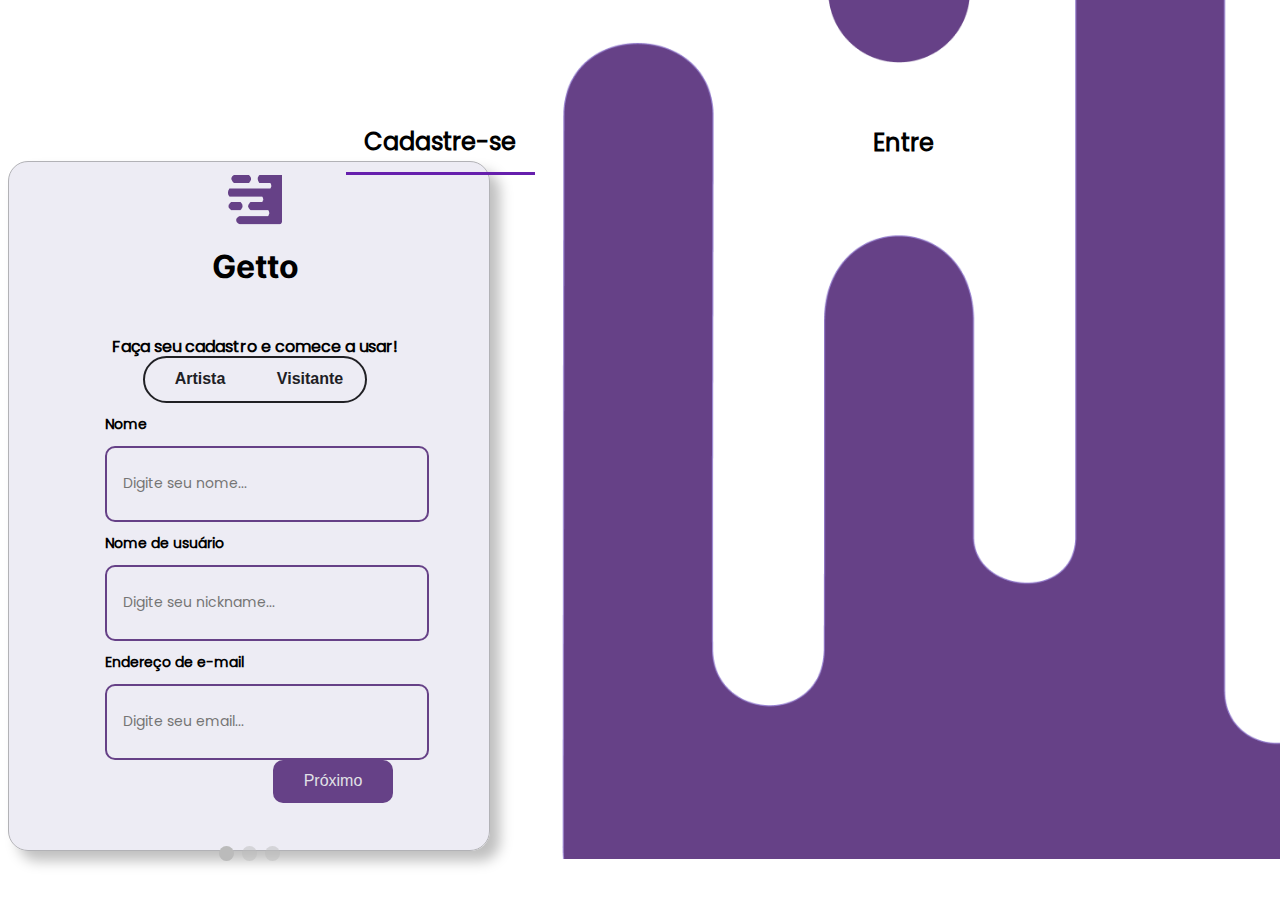
==== Registro/registroArtista.html @ 55815fa9 "first commit" ====
<!DOCTYPE html>
<html lang="pt-br">

<head>
    <meta charset="UTF-8">
    <meta http-equiv="X-UA-Compatible" content="IE=edge">
    <meta name="viewport" content="width=device-width, initial-scale=1.0">
    <link rel="icon" href="assets/img/logomarca.png" type="image/png">
    <title>Cadastre-se!</title>
    <link href="https://cdn.jsdelivr.net/npm/bootstrap@5.3.0-alpha1/dist/css/bootstrap.min.css" rel="stylesheet"
        integrity="sha384-GLhlTQ8iRABdZLl6O3oVMWSktQOp6b7In1Zl3/Jr59b6EGGoI1aFkw7cmDA6j6gD" crossorigin="anonymous">
    <link rel="stylesheet" href="assets/css/registroArtista.css">
</head>

<body>
    <div class="container">
        <div class="row">
            <!-- BOOTSTRAP CLASS = A DIV QUE POSSUI ESSA CLASSE TEM UMA PRÉ DEFINICAO
                DO BOOTSTRAP DE QUANTAS COLUNAS O  DEVE OCUPAR -->
            <div class="col-sm-9 col-md-7 col-lg-5 bootstrap-class">
                <div class="registro-login">
                    <a href="../Registro/registroVisitante.html">
                        <h1 class="cadastro">Cadastre-se</h1>
                    </a>
                    <a href="../Login/login.html">
                        <h1 class="entrar">Entre</h1>
                    </a>
                </div>

                <div class="card border-0 shadow rounded-3 my-5 form-container">
                    <div class="card-body p-4 p-sm-5 form-box">
                        <form id="formArtista" action="">
                            <!-- One "tab" for each step in the form: -->
                            <div class="tab">
                                <div class="header-form">
                                    <div class="logo-marca-container">
                                        <img class="img-fluid logo-marca" src="assets/img/logomarca.png" alt="">
                                    </div>
                                    <h1>Getto</h1>
                                    <h5 class="text-center mb-5 fw-light fs-5 header-legenda">Faça seu cadastro e comece
                                        a
                                        usar!
                                    </h5>
                                    <div class="selecao-tipo-conta">
                                        <div class="artista-convidado-btns">
                                            <div class="div-artista-btn">
                                                <a href="#"><button
                                                        class="btn btn-primary btn-artista text-uppercase fw-bold btn-entrar"
                                                        id="btn-artista" type="button">Artista</button>
                                            </div></a>
                                            <div class="div-visitante-btn">
                                                <a href="registroVisitante.html"><button
                                                        class="btn btn-primary btn-visitante text-uppercase fw-bold btn-entrar"
                                                        id="btn-visitante" type="button">Visitante</button></a>
                                            </div>
                                        </div>
                                    </div>
                                </div>
                                <div class="form-floating mb-3" style="display: flex;
                  flex-direction: column;">
                                    <span class="span-input">Nome</span>
                                    <input type="text" class="input-nome" name="nomeVisitante" id="floatingInput"
                                        placeholder="Digite seu nome...">
                                </div>
                                <div class="form-floating mb-3" style="display: flex;
                  flex-direction: column;">
                                    <span class="span-input">Nome de usuário</span>
                                    <input type="text" class="input-nickname" name="nomeUsuarioVisitante"
                                        id="floatingPassword" placeholder="Digite seu nickname...">
                                </div>
                                <div class="form-floating mb-3 " style="display: flex;
                  flex-direction: column;">
                                    <span class="span-input">Endereço de e-mail</span>
                                    <input type="email" class="input-email" name="emailVisitante" id="email"
                                        placeholder="Digite seu email...">
                                </div>
                            </div>
                            <div class="tab">
                                <div class="form-floating mb-3" style="display: flex;
                  flex-direction: column;">
                                    <span class="span-input">Estado</span>
                                    <select id="estado" name="estadoVisitante" class="select-estado">
                                        <option value="AC">Selecionar</option>
                                        <option value="AC">Acre</option>
                                        <option value="AL">Alagoas</option>
                                        <option value="AP">Amapá</option>
                                        <option value="AM">Amazonas</option>
                                        <option value="BA">Bahia</option>
                                        <option value="CE">Ceará</option>
                                        <option value="DF">Distrito Federal</option>
                                        <option value="ES">Espírito Santo</option>
                                        <option value="GO">Goiás</option>
                                        <option value="MA">Maranhão</option>
                                        <option value="MT">Mato Grosso</option>
                                        <option value="MS">Mato Grosso do Sul</option>
                                        <option value="MG">Minas Gerais</option>
                                        <option value="PA">Pará</option>
                                        <option value="PB">Paraíba</option>
                                        <option value="PR">Paraná</option>
                                        <option value="PE">Pernambuco</option>
                                        <option value="PI">Piauí</option>
                                        <option value="RJ">Rio de Janeiro</option>
                                        <option value="RN">Rio Grande do Norte</option>
                                        <option value="RS">Rio Grande do Sul</option>
                                        <option value="RO">Rondônia</option>
                                        <option value="RR">Roraima</option>
                                        <option value="SC">Santa Catarina</option>
                                        <option value="SP">São Paulo</option>
                                        <option value="SE">Sergipe</option>
                                        <option value="TO">Tocantins</option>
                                        <option value="EX">Estrangeiro</option>
                                    </select>
                                </div>
                                <div class="form-floating mb-3 ">
                                    <span class="span-input">Cidade</span>
                                    <input type="text" class="input-cidade" name="cidadeVisitante" id="email"
                                        placeholder="Digite sua cidade...">
                                </div>

                                <div class="form-floating mb-3" style="display: flex;
                  flex-direction: column;">
                                    <span class="span-input">Gênero</span>
                                    <select id="genero" name="generoVisitante" class="select-estado">
                                        <option value="AC">Selecionar</option>
                                        <option value="AC">Masculino</option>
                                        <option value="AL">Feminino</option>
                                        <option value="AP">Prefiro não informar</option>

                                    </select>
                                </div>

                            </div>
                            <div class="tab">
                                <div class="form-floating mb-3 " style="display: flex;
                                        flex-direction: column;">
                                    <span class="span-input">Envie uma foto sua!</span>
                                    <input class="input-img" type="file" id="input-file">
                                    <br>
                                    <img id="preview-image" alt="Preview da imagem" style="display:none;">
                                </div>

                                <div class="form-floating mb-3 " style="display: flex;
                                    flex-direction: column;">
                                    <span class="span-input">Anexe um link para seu portfólio! </span>
                                    <input class="input-portfolio" type="text" id="input-portfolio">



                                </div>
                                <div class="informacao">
                                    <p>Por que precisamos dessas informações? <a><b onclick="openModal()">Clique aqui
                                                para saber.</b></a></p>
                                </div>
                            </div>

                            <div class="tab">
                                <div>
                                    <div class="form-floating mb-3 " style="display: flex;
                            flex-direction: column;">
                                        <span class="span-input">Sua senha</span>
                                        <input type="password" class="input-senha" name="senhaVisitante" id="password"
                                            placeholder="Digite sua senha...">
                                    </div>

                                    <div class="form-floating mb-3 " style="display: flex;
                            flex-direction: column;">
                                        <span class="span-input">Confirme a senha</span>
                                        <input type="password" class="input-confirmarSenha"
                                            name="confirmarSenhaVisitante" id="confirmPassword"
                                            placeholder="Digite sua senha...">
                                    </div>
                                </div>
                            </div>

                            <div style="overflow:auto;">
                                <div style="float:right;">
                                    <button type="button" id="prevBtn" onclick="nextPrev(-1)">Anterior</button>
                                    <button type="button" id="nextBtn" onclick="nextPrev(1)">Próximo</button>
                                </div>
                            </div>

                            <!-- Circles which indicates the steps of the form: -->
                            <div style="text-align:center;margin-top:40px;">
                                <span class="step"></span>
                                <span class="step"></span>
                                <span class="step"></span>

                            </div>

                        </form>
                    </div>
                </div>
            </div>
        </div>
    </div>

    <div class="modal-overlay" id="overlay">
        <div class="modal" id="modal">
            <div class="modal-header">
                <p>Por que preciso enviar minha foto?</p>
            </div>
            <div class="modal-content">
                Para garantir a segurança e confiabilidade do nosso serviço, precisamos que você nos envie essas
                informações.
                Entendemos que pode ser desconfortável compartilhar informações pessoais, mas queremos garantir que
                todos os usuários que se cadastram em nossa plataforma sejam a quem destinamos esta plataforma.

                A foto que você enviar será vista somente pelos administradores do site assim como seu portfólio, que
                estão comprometidos em
                manter suas informações confidenciais e seguras. O objetivo é garantir que as pessoas que se cadastrem
                sejam realmente o nosso público e que todos que estejam
                usando nossa plataforma possam trabalhar em um ambiente seguro e confiável.

                Entendemos que sua privacidade é importante, e por isso, garantimos que todas as informações fornecidas
                serão mantidas em sigilo e não serão compartilhadas com terceiros.

                Agradecemos sua compreensão e colaboração em nos ajudar a manter a segurança e confiabilidade de nossa
                plataforma.

                Atenciosamente,
                Equipe do <b>Getto</b>

            </div>

        </div>
    </div>

    <script src="https://cdn.jsdelivr.net/npm/bootstrap@5.3.0-alpha1/dist/js/bootstrap.bundle.min.js"
        integrity="sha384-w76AqPfDkMBDXo30jS1Sgez6pr3x5MlQ1ZAGC+nuZB+EYdgRZgiwxhTBTkF7CXvN" crossorigin="anonymous">
    </script>
    <script src="https://cdn.jsdelivr.net/npm/@popperjs/core@2.11.6/dist/umd/popper.min.js"
        integrity="sha384-oBqDVmMz9ATKxIep9tiCxS/Z9fNfEXiDAYTujMAeBAsjFuCZSmKbSSUnQlmh/jp3" crossorigin="anonymous">
    </script>
    <script src="https://cdn.jsdelivr.net/npm/bootstrap@5.3.0-alpha1/dist/js/bootstrap.min.js"
        integrity="sha384-mQ93GR66B00ZXjt0YO5KlohRA5SY2XofN4zfuZxLkoj1gXtW8ANNCe9d5Y3eG5eD" crossorigin="anonymous">
    </script>




    <script type="text/javascript" src="./assets/js/registro.js"></script>
</body>

</html>
---- Registro/assets/css/registroArtista.css ----
@font-face {
    font-family: 'InterBold';
    src: url('../fonts/Inter-Bold.ttf');
}
@font-face {
    font-family: 'InterRegular';
    src: url('../fonts/Inter-Regular.ttf');
}
@font-face {
  font-family: 'Poppins';
  src: url('../fonts/Poppins-Regular.ttf');
}
a{
  text-decoration: none;
}


html{
    overflow-x: hidden;
}
body{
    background-image: url('../img/background.png');
    background-size: cover;
    background-repeat: no-repeat;
    background-position-x: 55px;
    font-family: 'Poppins';
}

/*BOOTSTRAP CLASS = A DIV QUE POSSUI ESSA CLASSE TEM UMA PRÉ DEFINICAO
  DO BOOTSTRAP DE QUANTAS COLUNAS O FORMULARIO DEVE OCUPAR*/

.container .row .bootstrap-class .registro-login{ 
    display: flex;
    justify-content: space-evenly;
    align-items: center;
    margin-top: 4rem;
    font-family: 'Poppins';

}
.container .row .bootstrap-class .registro-login h1{
    font-family: 'Poppins';
    font-style: normal;
    font-weight: 600;
    font-size: 24px;
    line-height: 29px;
    color: #000000;
    cursor: pointer;
    transition: color 0.3s ease;
    text-decoration: none;
}

.container .row .bootstrap-class .registro-login a{
   
    text-decoration: none;
}

.container .row .bootstrap-class .registro-login h1:hover{
    color: hsl(270, 70%, 40%);
}
.container .row .bootstrap-class .registro-login .entrar{
    margin-top: 15px;
}
.container .row .bootstrap-class .registro-login .cadastro{
    border-bottom: 3px solid hsl(270, 70%, 40%);
    padding-bottom: 16px;
    width: 11.8rem;
    text-align: center;
    margin-top: 33px;
}

form .header-form .selecao-tipo-conta .artista-convidado-btns {
    display: flex!important;
    flex-direction: row!important;
    justify-content: center!important;
    border: 2px solid #202024;
    border-radius: 25px;
    

  }
  form .header-form .selecao-tipo-conta{
    display: flex!important;
    flex-direction: row!important;
    justify-content: center!important;
    align-items: center!important;
   
  }
  form .header-form .selecao-tipo-conta .artista-convidado-btns button{ /*ESTILO DO BOTAO DE ARTISTA E VISITANTE*/
    display: flex!important;
    flex-direction: row!important;
    justify-content: center!important;
    align-items: center!important;
    color: #202024;
    font-weight: 500;
    font-size: 16px;
    height: 43px!important;
    border: 0;
    background: transparent;
    text-transform: none!important;
    font-weight: 600!important;
    width: 110px;
  }

  form .header-form .selecao-tipo-conta .artista-convidado-btns button:hover{
    color: white;
    background-color: #664187;
  }
  form .header-form .selecao-tipo-conta .artista-convidado-btns button:focus{
    background-color: #664187!important;
    color: white;
  }
  form .header-form .selecao-tipo-conta .artista-convidado-btns .div-artista-btn .btn-artista{
    border-top-left-radius: 25px!important;
    border-bottom-left-radius: 25px!important;
  }
  form .header-form .selecao-tipo-conta .artista-convidado-btns .div-visitante-btn  .btn-visitante{
    border-top-right-radius: 25px!important;
    border-bottom-right-radius: 25px!important;
  }

  

  .container .row .bootstrap-class .form-container  { /*SERVE PARA POR BORDER-RADIUS NO FORMULARIO*/
    border-radius: 20px!important;
}

.container .row .bootstrap-class .form-container{
    background: rgba(236, 235, 243, 0.94)!important;
    box-shadow: 10px 10px 13px rgba(0, 0, 0, 0.25)!important;
    border: 1px solid #b2b2b6!important;
    border-radius: 20px!important;
    width: 30rem;
    height: 43rem;
    display: flex;
    justify-content: center;
    align-items: center;
}
.container .row .bootstrap-class .form-container .form-box form{
    width: 18rem;
}



.container .row .bootstrap-class .form-container .form-box form .span-input{  /*LABEL DE TODOS INPUTS*/
    font-size: 14px;
    font-weight: 600;
    font-family: 'Poppins';
    line-height: 43px;
}




.container .row .bootstrap-class .form-container .form-box form .header-form{
  display: flex;
  flex-direction: column;
  justify-content: center;
  align-items: center;
  width: 300px;
}
.container .row .bootstrap-class .form-container .form-box form .header-form h5, h1{
  position: relative;
    top: 30px;
}
.container .row .bootstrap-class .form-container .form-box form .header-form h1{
  text-align: center;
  font-family: 'InterBold';

}

.container .row .bootstrap-class .form-container .form-box form .header-form .logo-marca-container{
  
  display: flex;
  justify-content: center;
  
}
.container .row .bootstrap-class .form-container .form-box form .header-form .logo-marca-container .logo-marca{
  position: relative;
    top: 30px;
    max-width: 100%;
    height: auto;
}



/*H5 ABAIXO DA LOGOMARCA*/
.container .row .bootstrap-class .form-container .form-box form .header-form .header-legenda {
    font-size: 1rem!important;
    font-weight: 600!important;
}

/*INPUTS*/

.container .row .bootstrap-class .form-container .form-box form input{ /*ESTILO DOS INPUTS COMUNS*/
  background-color: transparent;
  color:  #7C7C8A!important;
  border-radius: 10px!important;
  height: 48px!important;
  display: flex!important;
  flex-direction: row!important;
  align-items: center!important;
  border: 2px solid #664187;
  background-repeat: no-repeat;
  padding: 12px 16px!important;
  background-position-y: center;
  background-position-x: 15px;
  width: 100%;
  font-family: 'Poppins';
   font-size: 14px;
    
}

.container .row .bootstrap-class .form-container .form-box form select{ /*ESTILO DOS INPUTS DE SELECT*/
  background: transparent;
  color:  #7C7C8A;
  border-radius: 10px!important;
  border: 2px solid #664187;
  height: 48px!important;
  display: flex!important;
  flex-direction: row!important;
  align-items: center!important;
  padding: 12px 16px!important;
  width: 100%;
  
}
.container .row .bootstrap-class .form-container .form-box form input:focus{
  border: 2px solid #202024;
}
 
  form button{  /*BOTOES DE AVANÇAR, ANTERIOR E ENVIAR*/
    font-weight: 500!important;
    background: #664187;
    border-radius: 10px!important;
    font-size: 16px;
    height: 43px!important;
    color: #E1E1E6;
    width: 120px;
    border: 0;
    transition: color 0.3s ease;
    transition: background-color 0.3s ease;
  }

  form button:hover{
    background: #7c49ac;
    color: #e2e2e7;
    
  }
  form #preview-image{ /*PREVIEW DA IMAGEM*/
    height: 200px;
    width: 200px;
    border-radius: 25px;
  }





/* ---------------------- FORMULARIO DE ETAPAS ----------------------*/


/* Hide all steps by default: */
.tab {
  display: none;
}

/* Make circles that indicate the steps of the form: */
.step {
  height: 15px;
  width: 15px;
  margin: 0 2px;
  background-color: #bbbbbb;
  border: none;
  border-radius: 50%;
  display: inline-block;
  opacity: 0.5;
}

/* Mark the active step: */
.step.active {
  opacity: 1;
}

/* Mark the steps that are finished and valid: */
.step.finish {
  background-color: #520892;
}


/* ---------------------- FORMULARIO DE ETAPAS ----------------------*/






/* ---------------------- TEXTO DE INFORMACAO SOBRE AS FOTOS ---------------------- */

.informacao b{
  cursor: pointer;
  transition: color 0.3s ease ;
  
}
.informacao p{
  font-weight: 500;
}

.informacao b:hover{
  color: #664187;
}

/* --------------------- MODAL ---------------------*/

.modal-overlay {
  background-color: rgba(0, 0, 0, 0.342);
  width: 100vw;
  height: 100vh;
  position: fixed;
  top: 0;
  left: 0;
  z-index: 1;
  display: none;
  align-items: center;
  justify-content: center;
  overflow-y: auto;
}

.modal {
  margin: 16rem 16rem 16rem 16rem;
  width: 100%;
  max-width: 600px;
  height: auto;
  min-height: 300px;
  background-color: white;
  border-radius: 11px;
  display: none;
  flex-direction: column;
  overflow: hidden;
  -webkit-animation: scale-in-center 0.3s cubic-bezier(0.25, 0.46, 0.45, 0.94);
  animation: scale-in-center 0.3s cubic-bezier(0.25, 0.46, 0.45, 0.94);
}

@media only screen and (max-width: 600px) {
  .modal {
    height: 50%;
    width: 100vw;

  }
}

.modal-header {
  background-color: rgba(0, 0, 0, 0.041);
  padding: 1rem;
  text-align: center;
  display: flex;
  justify-content: center;
  font-weight: 600;
  font-size: 18px;
}
.modal-content {
  padding: 0.5rem 1rem;
  flex: 1;
  text-align: center;
  display: flex;
  justify-content: center;
  font-size: 15px;
  font-weight: 400;
}
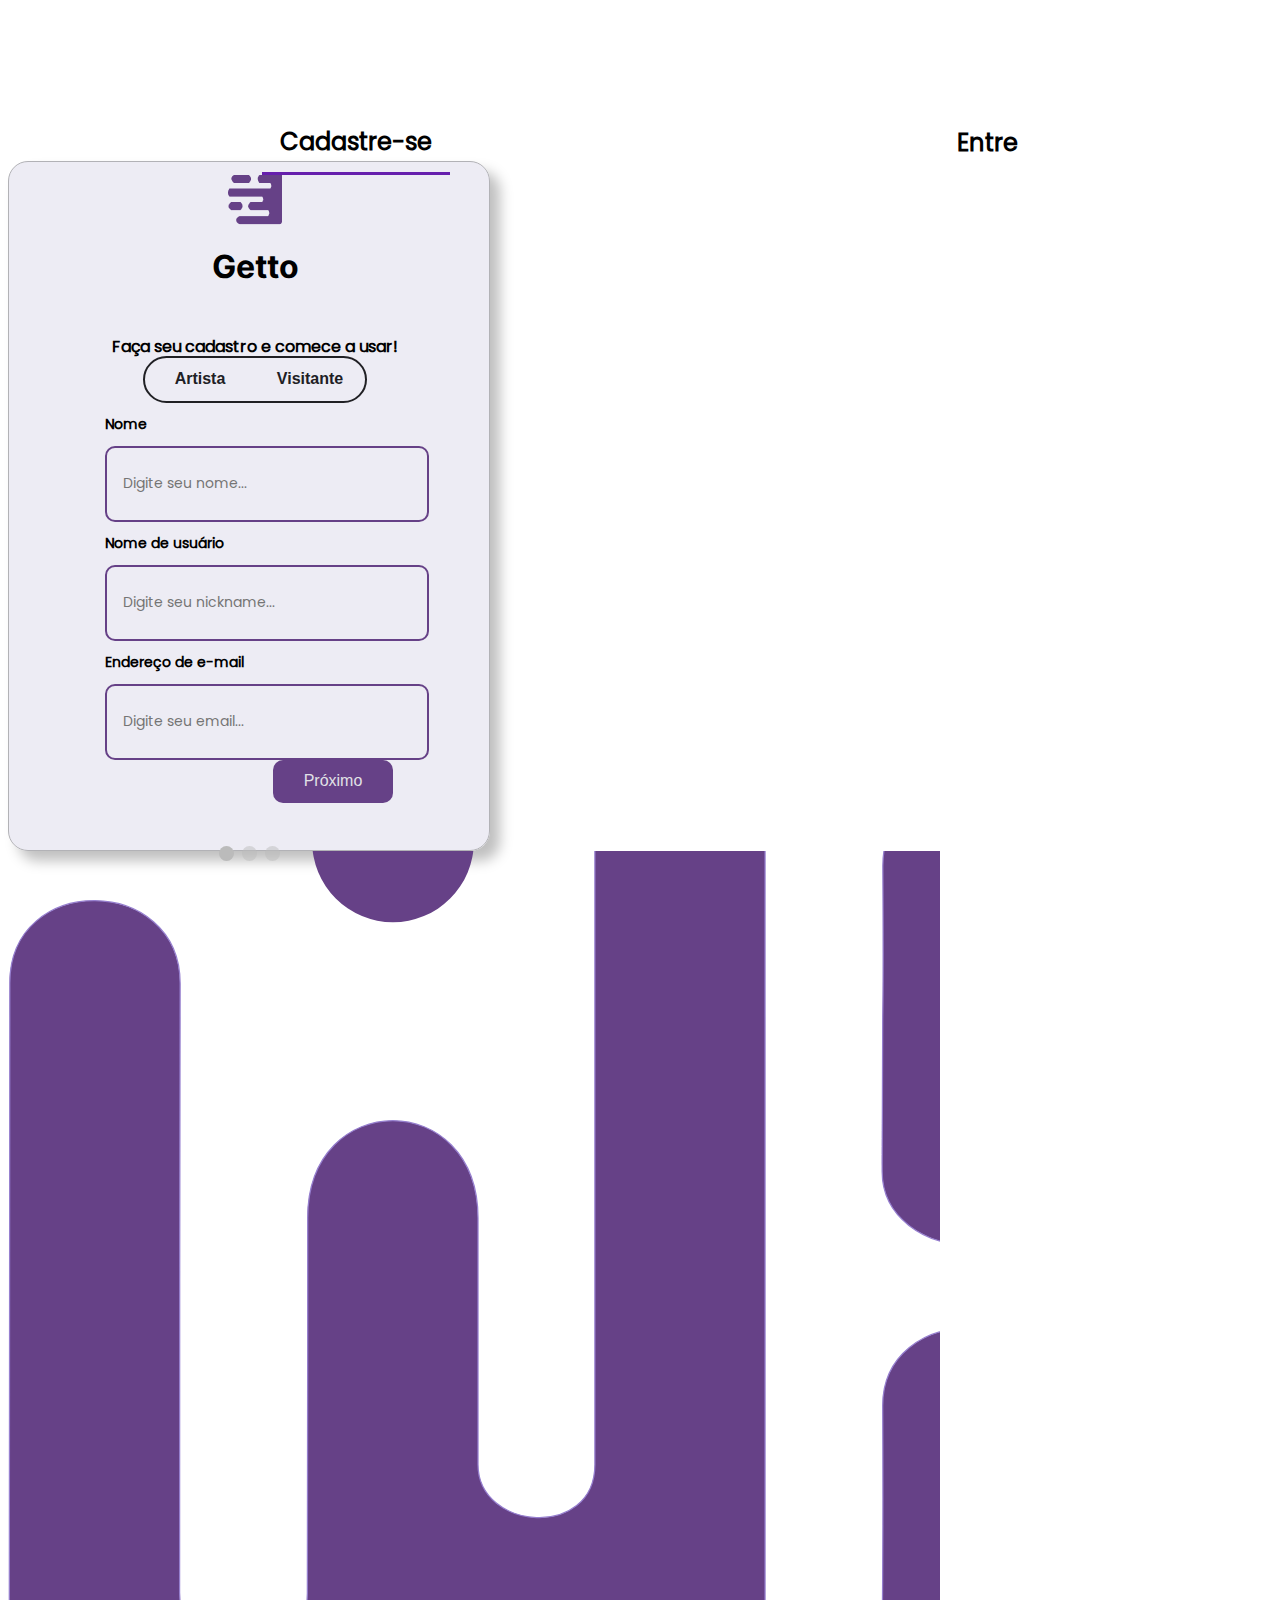
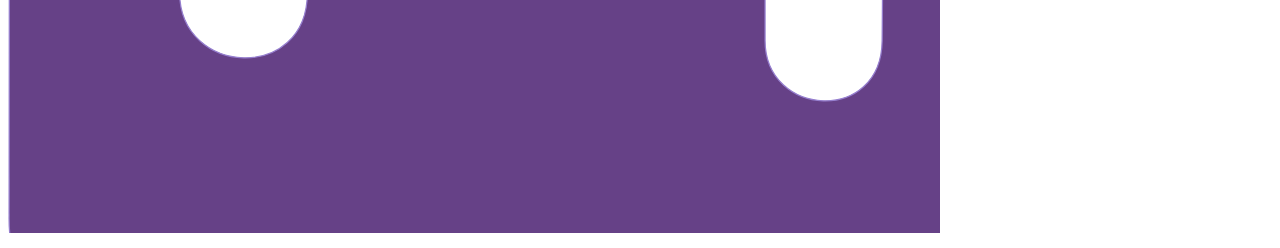
==== commit de3b1383: "git commit init" ====
--- a/Registro/registroArtista.html
+++ b/Registro/registroArtista.html
@@ -1,244 +1,253 @@
-<!DOCTYPE html>
-<html lang="pt-br">
-
-<head>
-    <meta charset="UTF-8">
-    <meta http-equiv="X-UA-Compatible" content="IE=edge">
-    <meta name="viewport" content="width=device-width, initial-scale=1.0">
-    <link rel="icon" href="assets/img/logomarca.png" type="image/png">
-    <title>Cadastre-se!</title>
-    <link href="https://cdn.jsdelivr.net/npm/bootstrap@5.3.0-alpha1/dist/css/bootstrap.min.css" rel="stylesheet"
-        integrity="sha384-GLhlTQ8iRABdZLl6O3oVMWSktQOp6b7In1Zl3/Jr59b6EGGoI1aFkw7cmDA6j6gD" crossorigin="anonymous">
-    <link rel="stylesheet" href="assets/css/registroArtista.css">
-</head>
-
-<body>
-    <div class="container">
-        <div class="row">
-            <!-- BOOTSTRAP CLASS = A DIV QUE POSSUI ESSA CLASSE TEM UMA PRÉ DEFINICAO
-                DO BOOTSTRAP DE QUANTAS COLUNAS O  DEVE OCUPAR -->
-            <div class="col-sm-9 col-md-7 col-lg-5 bootstrap-class">
-                <div class="registro-login">
-                    <a href="../Registro/registroVisitante.html">
-                        <h1 class="cadastro">Cadastre-se</h1>
-                    </a>
-                    <a href="../Login/login.html">
-                        <h1 class="entrar">Entre</h1>
-                    </a>
-                </div>
-
-                <div class="card border-0 shadow rounded-3 my-5 form-container">
-                    <div class="card-body p-4 p-sm-5 form-box">
-                        <form id="formArtista" action="">
-                            <!-- One "tab" for each step in the form: -->
-                            <div class="tab">
-                                <div class="header-form">
-                                    <div class="logo-marca-container">
-                                        <img class="img-fluid logo-marca" src="assets/img/logomarca.png" alt="">
-                                    </div>
-                                    <h1>Getto</h1>
-                                    <h5 class="text-center mb-5 fw-light fs-5 header-legenda">Faça seu cadastro e comece
-                                        a
-                                        usar!
-                                    </h5>
-                                    <div class="selecao-tipo-conta">
-                                        <div class="artista-convidado-btns">
-                                            <div class="div-artista-btn">
-                                                <a href="#"><button
-                                                        class="btn btn-primary btn-artista text-uppercase fw-bold btn-entrar"
-                                                        id="btn-artista" type="button">Artista</button>
-                                            </div></a>
-                                            <div class="div-visitante-btn">
-                                                <a href="registroVisitante.html"><button
-                                                        class="btn btn-primary btn-visitante text-uppercase fw-bold btn-entrar"
-                                                        id="btn-visitante" type="button">Visitante</button></a>
-                                            </div>
-                                        </div>
-                                    </div>
-                                </div>
-                                <div class="form-floating mb-3" style="display: flex;
-                  flex-direction: column;">
-                                    <span class="span-input">Nome</span>
-                                    <input type="text" class="input-nome" name="nomeVisitante" id="floatingInput"
-                                        placeholder="Digite seu nome...">
-                                </div>
-                                <div class="form-floating mb-3" style="display: flex;
-                  flex-direction: column;">
-                                    <span class="span-input">Nome de usuário</span>
-                                    <input type="text" class="input-nickname" name="nomeUsuarioVisitante"
-                                        id="floatingPassword" placeholder="Digite seu nickname...">
-                                </div>
-                                <div class="form-floating mb-3 " style="display: flex;
-                  flex-direction: column;">
-                                    <span class="span-input">Endereço de e-mail</span>
-                                    <input type="email" class="input-email" name="emailVisitante" id="email"
-                                        placeholder="Digite seu email...">
-                                </div>
-                            </div>
-                            <div class="tab">
-                                <div class="form-floating mb-3" style="display: flex;
-                  flex-direction: column;">
-                                    <span class="span-input">Estado</span>
-                                    <select id="estado" name="estadoVisitante" class="select-estado">
-                                        <option value="AC">Selecionar</option>
-                                        <option value="AC">Acre</option>
-                                        <option value="AL">Alagoas</option>
-                                        <option value="AP">Amapá</option>
-                                        <option value="AM">Amazonas</option>
-                                        <option value="BA">Bahia</option>
-                                        <option value="CE">Ceará</option>
-                                        <option value="DF">Distrito Federal</option>
-                                        <option value="ES">Espírito Santo</option>
-                                        <option value="GO">Goiás</option>
-                                        <option value="MA">Maranhão</option>
-                                        <option value="MT">Mato Grosso</option>
-                                        <option value="MS">Mato Grosso do Sul</option>
-                                        <option value="MG">Minas Gerais</option>
-                                        <option value="PA">Pará</option>
-                                        <option value="PB">Paraíba</option>
-                                        <option value="PR">Paraná</option>
-                                        <option value="PE">Pernambuco</option>
-                                        <option value="PI">Piauí</option>
-                                        <option value="RJ">Rio de Janeiro</option>
-                                        <option value="RN">Rio Grande do Norte</option>
-                                        <option value="RS">Rio Grande do Sul</option>
-                                        <option value="RO">Rondônia</option>
-                                        <option value="RR">Roraima</option>
-                                        <option value="SC">Santa Catarina</option>
-                                        <option value="SP">São Paulo</option>
-                                        <option value="SE">Sergipe</option>
-                                        <option value="TO">Tocantins</option>
-                                        <option value="EX">Estrangeiro</option>
-                                    </select>
-                                </div>
-                                <div class="form-floating mb-3 ">
-                                    <span class="span-input">Cidade</span>
-                                    <input type="text" class="input-cidade" name="cidadeVisitante" id="email"
-                                        placeholder="Digite sua cidade...">
-                                </div>
-
-                                <div class="form-floating mb-3" style="display: flex;
-                  flex-direction: column;">
-                                    <span class="span-input">Gênero</span>
-                                    <select id="genero" name="generoVisitante" class="select-estado">
-                                        <option value="AC">Selecionar</option>
-                                        <option value="AC">Masculino</option>
-                                        <option value="AL">Feminino</option>
-                                        <option value="AP">Prefiro não informar</option>
-
-                                    </select>
-                                </div>
-
-                            </div>
-                            <div class="tab">
-                                <div class="form-floating mb-3 " style="display: flex;
-                                        flex-direction: column;">
-                                    <span class="span-input">Envie uma foto sua!</span>
-                                    <input class="input-img" type="file" id="input-file">
-                                    <br>
-                                    <img id="preview-image" alt="Preview da imagem" style="display:none;">
-                                </div>
-
-                                <div class="form-floating mb-3 " style="display: flex;
-                                    flex-direction: column;">
-                                    <span class="span-input">Anexe um link para seu portfólio! </span>
-                                    <input class="input-portfolio" type="text" id="input-portfolio">
-
-
-
-                                </div>
-                                <div class="informacao">
-                                    <p>Por que precisamos dessas informações? <a><b onclick="openModal()">Clique aqui
-                                                para saber.</b></a></p>
-                                </div>
-                            </div>
-
-                            <div class="tab">
-                                <div>
-                                    <div class="form-floating mb-3 " style="display: flex;
-                            flex-direction: column;">
-                                        <span class="span-input">Sua senha</span>
-                                        <input type="password" class="input-senha" name="senhaVisitante" id="password"
-                                            placeholder="Digite sua senha...">
-                                    </div>
-
-                                    <div class="form-floating mb-3 " style="display: flex;
-                            flex-direction: column;">
-                                        <span class="span-input">Confirme a senha</span>
-                                        <input type="password" class="input-confirmarSenha"
-                                            name="confirmarSenhaVisitante" id="confirmPassword"
-                                            placeholder="Digite sua senha...">
-                                    </div>
-                                </div>
-                            </div>
-
-                            <div style="overflow:auto;">
-                                <div style="float:right;">
-                                    <button type="button" id="prevBtn" onclick="nextPrev(-1)">Anterior</button>
-                                    <button type="button" id="nextBtn" onclick="nextPrev(1)">Próximo</button>
-                                </div>
-                            </div>
-
-                            <!-- Circles which indicates the steps of the form: -->
-                            <div style="text-align:center;margin-top:40px;">
-                                <span class="step"></span>
-                                <span class="step"></span>
-                                <span class="step"></span>
-
-                            </div>
-
-                        </form>
-                    </div>
-                </div>
-            </div>
-        </div>
-    </div>
-
-    <div class="modal-overlay" id="overlay">
-        <div class="modal" id="modal">
-            <div class="modal-header">
-                <p>Por que preciso enviar minha foto?</p>
-            </div>
-            <div class="modal-content">
-                Para garantir a segurança e confiabilidade do nosso serviço, precisamos que você nos envie essas
-                informações.
-                Entendemos que pode ser desconfortável compartilhar informações pessoais, mas queremos garantir que
-                todos os usuários que se cadastram em nossa plataforma sejam a quem destinamos esta plataforma.
-
-                A foto que você enviar será vista somente pelos administradores do site assim como seu portfólio, que
-                estão comprometidos em
-                manter suas informações confidenciais e seguras. O objetivo é garantir que as pessoas que se cadastrem
-                sejam realmente o nosso público e que todos que estejam
-                usando nossa plataforma possam trabalhar em um ambiente seguro e confiável.
-
-                Entendemos que sua privacidade é importante, e por isso, garantimos que todas as informações fornecidas
-                serão mantidas em sigilo e não serão compartilhadas com terceiros.
-
-                Agradecemos sua compreensão e colaboração em nos ajudar a manter a segurança e confiabilidade de nossa
-                plataforma.
-
-                Atenciosamente,
-                Equipe do <b>Getto</b>
-
-            </div>
-
-        </div>
-    </div>
-
-    <script src="https://cdn.jsdelivr.net/npm/bootstrap@5.3.0-alpha1/dist/js/bootstrap.bundle.min.js"
-        integrity="sha384-w76AqPfDkMBDXo30jS1Sgez6pr3x5MlQ1ZAGC+nuZB+EYdgRZgiwxhTBTkF7CXvN" crossorigin="anonymous">
-    </script>
-    <script src="https://cdn.jsdelivr.net/npm/@popperjs/core@2.11.6/dist/umd/popper.min.js"
-        integrity="sha384-oBqDVmMz9ATKxIep9tiCxS/Z9fNfEXiDAYTujMAeBAsjFuCZSmKbSSUnQlmh/jp3" crossorigin="anonymous">
-    </script>
-    <script src="https://cdn.jsdelivr.net/npm/bootstrap@5.3.0-alpha1/dist/js/bootstrap.min.js"
-        integrity="sha384-mQ93GR66B00ZXjt0YO5KlohRA5SY2XofN4zfuZxLkoj1gXtW8ANNCe9d5Y3eG5eD" crossorigin="anonymous">
-    </script>
-
-
-
-
-    <script type="text/javascript" src="./assets/js/registro.js"></script>
-</body>
-
+<!DOCTYPE html>
+<html lang="pt-br">
+
+<head>
+    <meta charset="UTF-8">
+    <meta http-equiv="X-UA-Compatible" content="IE=edge">
+    <meta name="viewport" content="width=device-width, initial-scale=1.0">
+    <link rel="icon" href="assets/img/logomarca.png" type="image/png">
+    <title>Cadastre-se!</title>
+    <link href="https://cdn.jsdelivr.net/npm/bootstrap@5.3.0-alpha1/dist/css/bootstrap.min.css" rel="stylesheet"
+        integrity="sha384-GLhlTQ8iRABdZLl6O3oVMWSktQOp6b7In1Zl3/Jr59b6EGGoI1aFkw7cmDA6j6gD" crossorigin="anonymous">
+    <link rel="stylesheet" href="assets/css/registroArtista.css">
+</head>
+
+<body>
+    <div class="d-flex container">
+        <div class="row">
+            <!-- BOOTSTRAP CLASS = A DIV QUE POSSUI ESSA CLASSE TEM UMA PRÉ DEFINICAO
+                DO BOOTSTRAP DE QUANTAS COLUNAS O  DEVE OCUPAR -->
+            <div class="bootstrap-class">
+                <div class="registro-login">
+                    <a href="../Registro/registroVisitante.html">
+                        <h1 class="cadastro">Cadastre-se</h1>
+                    </a>
+                    <a href="../Login/login.html">
+                        <h1 class="entrar">Entre</h1>
+                    </a>
+                </div>
+
+                <div class="card border-0 shadow rounded-3 my-5 form-container">
+                    <div class="card-body p-4 p-sm-5 form-box">
+                        <form id="formArtista" action="">
+                            <!-- One "tab" for each step in the form: -->
+                            <div class="tab">
+                                <div class="header-form">
+                                    <div class="logo-marca-container">
+                                        <img class="img-fluid logo-marca" src="assets/img/logomarca.png" alt="">
+                                    </div>
+                                    <h1>Getto</h1>
+                                    <h5 class="text-center mb-5 fw-light fs-5 header-legenda">Faça seu cadastro e comece
+                                        a
+                                        usar!
+                                    </h5>
+                                    <div class="selecao-tipo-conta">
+                                        <div class="artista-convidado-btns">
+                                            <div class="div-artista-btn">
+                                                <a href="#"><button
+                                                        class="btn btn-primary btn-artista text-uppercase fw-bold btn-entrar"
+                                                        id="btn-artista" type="button">Artista</button>
+                                            </div></a>
+                                            <div class="div-visitante-btn">
+                                                <a href="registroVisitante.html"><button
+                                                        class="btn btn-primary btn-visitante text-uppercase fw-bold btn-entrar"
+                                                        id="btn-visitante" type="button">Visitante</button></a>
+                                            </div>
+                                        </div>
+                                    </div>
+                                </div>
+                                <div class="form-floating mb-3" style="display: flex;
+                  flex-direction: column;">
+                                    <span class="span-input">Nome</span>
+                                    <input type="text" class="input-nome" name="nomeVisitante" id="floatingInput"
+                                        placeholder="Digite seu nome...">
+                                </div>
+                                <div class="form-floating mb-3" style="display: flex;
+                  flex-direction: column;">
+                                    <span class="span-input">Nome de usuário</span>
+                                    <input type="text" class="input-nickname" name="nomeUsuarioVisitante"
+                                        id="floatingPassword" placeholder="Digite seu nickname...">
+                                </div>
+                                <div class="form-floating mb-3 " style="display: flex;
+                  flex-direction: column;">
+                                    <span class="span-input">Endereço de e-mail</span>
+                                    <input type="email" class="input-email" name="emailVisitante" id="email"
+                                        placeholder="Digite seu email...">
+                                </div>
+                            </div>
+                            <div class="tab">
+                                <div class="form-floating mb-3" style="display: flex;
+                  flex-direction: column;">
+                                    <span class="span-input">Estado</span>
+                                    <select id="estado" name="estadoVisitante" class="select-estado">
+                                        <option value="AC">Selecionar</option>
+                                        <option value="AC">Acre</option>
+                                        <option value="AL">Alagoas</option>
+                                        <option value="AP">Amapá</option>
+                                        <option value="AM">Amazonas</option>
+                                        <option value="BA">Bahia</option>
+                                        <option value="CE">Ceará</option>
+                                        <option value="DF">Distrito Federal</option>
+                                        <option value="ES">Espírito Santo</option>
+                                        <option value="GO">Goiás</option>
+                                        <option value="MA">Maranhão</option>
+                                        <option value="MT">Mato Grosso</option>
+                                        <option value="MS">Mato Grosso do Sul</option>
+                                        <option value="MG">Minas Gerais</option>
+                                        <option value="PA">Pará</option>
+                                        <option value="PB">Paraíba</option>
+                                        <option value="PR">Paraná</option>
+                                        <option value="PE">Pernambuco</option>
+                                        <option value="PI">Piauí</option>
+                                        <option value="RJ">Rio de Janeiro</option>
+                                        <option value="RN">Rio Grande do Norte</option>
+                                        <option value="RS">Rio Grande do Sul</option>
+                                        <option value="RO">Rondônia</option>
+                                        <option value="RR">Roraima</option>
+                                        <option value="SC">Santa Catarina</option>
+                                        <option value="SP">São Paulo</option>
+                                        <option value="SE">Sergipe</option>
+                                        <option value="TO">Tocantins</option>
+                                        <option value="EX">Estrangeiro</option>
+                                    </select>
+                                </div>
+                                <div class="form-floating mb-3 ">
+                                    <span class="span-input">Cidade</span>
+                                    <input type="text" class="input-cidade" name="cidadeVisitante" id="email"
+                                        placeholder="Digite sua cidade...">
+                                </div>
+
+                                <div class="form-floating mb-3" style="display: flex;
+                  flex-direction: column;">
+                                    <span class="span-input">Gênero</span>
+                                    <select id="genero" name="generoVisitante" class="select-estado">
+                                        <option value="AC">Selecionar</option>
+                                        <option value="AC">Masculino</option>
+                                        <option value="AL">Feminino</option>
+                                        <option value="AP">Prefiro não informar</option>
+
+                                    </select>
+                                </div>
+
+                            </div>
+                            <div class="tab">
+                                <div class="form-floating mb-3 " style="display: flex;
+                                        flex-direction: column;">
+                                    <span class="span-input">Envie uma foto sua!</span>
+                                    <input class="input-img" type="file" id="input-file">
+                                    <br>
+                                    <img id="preview-image" alt="Preview da imagem" style="display:none;">
+                                </div>
+
+                                <div class="form-floating mb-3 " style="display: flex;
+                                    flex-direction: column;">
+                                    <span class="span-input">Anexe um link para seu portfólio! </span>
+                                    <input class="input-portfolio" type="text" id="input-portfolio">
+
+
+
+                                </div>
+                                <div class="informacao">
+                                    <p>Por que precisamos dessas informações? <a><b onclick="openModal()">Clique aqui
+                                                para saber.</b></a></p>
+                                </div>
+                            </div>
+
+                            <div class="tab">
+                                <div>
+                                    <div class="form-floating mb-3 " style="display: flex;
+                                        flex-direction: column;">
+                                        <span class="span-input">Sua senha</span>
+                                        <input type="password" class="input-senha" name="senhaVisitante" id="password"
+                                            placeholder="Digite sua senha...">
+                                    </div>
+
+                                    <div class="form-floating mb-3 " style="display: flex;
+                                        flex-direction: column;">
+                                        <span class="span-input">Confirme a senha</span>
+                                        <input type="password" class="input-confirmarSenha"
+                                            name="confirmarSenhaVisitante" id="confirmPassword"
+                                            placeholder="Digite sua senha...">
+                                    </div>
+                                </div>
+                                
+                                
+                            </div>
+
+                            <div style="overflow:auto;">
+                                <div style="float:right;">
+                                    <button type="button" id="prevBtn" onclick="nextPrev(-1)">Anterior</button>
+                                    <button type="button" id="nextBtn" onclick="nextPrev(1)">Próximo</button>
+                                    
+                                    
+                                    
+                                </div>
+                            </div>
+
+                            <!-- Circles which indicates the steps of the form: -->
+                            <div style="text-align:center;margin-top:40px;">
+                                <span class="step"></span>
+                                <span class="step"></span>
+                                <span class="step"></span>
+
+                            </div>
+
+                        </form>
+                    </div>
+                </div>
+            </div>
+
+        </div>
+        <div class="getto-img">
+            <img src="assets/img/background.svg" alt="">
+        </div>
+    </div>
+
+    <div class="modal-overlay" id="overlay">
+        <div class="modal" id="modal">
+            <div class="modal-header">
+                <p>Por que preciso enviar minha foto?</p>
+            </div>
+            <div class="modal-content">
+                Para garantir a segurança e confiabilidade do nosso serviço, precisamos que você nos envie essas
+                informações.
+                Entendemos que pode ser desconfortável compartilhar informações pessoais, mas queremos garantir que
+                todos os usuários que se cadastram em nossa plataforma sejam a quem destinamos esta plataforma.
+
+                A foto que você enviar será vista somente pelos administradores do site assim como seu portfólio, que
+                estão comprometidos em
+                manter suas informações confidenciais e seguras. O objetivo é garantir que as pessoas que se cadastrem
+                sejam realmente o nosso público e que todos que estejam
+                usando nossa plataforma possam trabalhar em um ambiente seguro e confiável.
+
+                Entendemos que sua privacidade é importante, e por isso, garantimos que todas as informações fornecidas
+                serão mantidas em sigilo e não serão compartilhadas com terceiros.
+
+                Agradecemos sua compreensão e colaboração em nos ajudar a manter a segurança e confiabilidade de nossa
+                plataforma.
+
+                Atenciosamente,
+                Equipe do <b>Getto</b>
+
+            </div>
+
+        </div>
+    </div>
+
+    <script src="https://cdn.jsdelivr.net/npm/bootstrap@5.3.0-alpha1/dist/js/bootstrap.bundle.min.js"
+        integrity="sha384-w76AqPfDkMBDXo30jS1Sgez6pr3x5MlQ1ZAGC+nuZB+EYdgRZgiwxhTBTkF7CXvN" crossorigin="anonymous">
+    </script>
+    <script src="https://cdn.jsdelivr.net/npm/@popperjs/core@2.11.6/dist/umd/popper.min.js"
+        integrity="sha384-oBqDVmMz9ATKxIep9tiCxS/Z9fNfEXiDAYTujMAeBAsjFuCZSmKbSSUnQlmh/jp3" crossorigin="anonymous">
+    </script>
+    <script src="https://cdn.jsdelivr.net/npm/bootstrap@5.3.0-alpha1/dist/js/bootstrap.min.js"
+        integrity="sha384-mQ93GR66B00ZXjt0YO5KlohRA5SY2XofN4zfuZxLkoj1gXtW8ANNCe9d5Y3eG5eD" crossorigin="anonymous">
+    </script>
+
+
+
+
+    <script type="text/javascript" src="./assets/js/registro.js"></script>
+</body>
+
 </html>--- a/Registro/assets/css/registroArtista.css
+++ b/Registro/assets/css/registroArtista.css
@@ -1,369 +1,370 @@
-@font-face {
-    font-family: 'InterBold';
-    src: url('../fonts/Inter-Bold.ttf');
-}
-@font-face {
-    font-family: 'InterRegular';
-    src: url('../fonts/Inter-Regular.ttf');
-}
-@font-face {
-  font-family: 'Poppins';
-  src: url('../fonts/Poppins-Regular.ttf');
-}
-a{
-  text-decoration: none;
-}
-
-
-html{
-    overflow-x: hidden;
-}
-body{
-    background-image: url('../img/background.png');
-    background-size: cover;
-    background-repeat: no-repeat;
-    background-position-x: 55px;
-    font-family: 'Poppins';
-}
-
-/*BOOTSTRAP CLASS = A DIV QUE POSSUI ESSA CLASSE TEM UMA PRÉ DEFINICAO
-  DO BOOTSTRAP DE QUANTAS COLUNAS O FORMULARIO DEVE OCUPAR*/
-
-.container .row .bootstrap-class .registro-login{ 
-    display: flex;
-    justify-content: space-evenly;
-    align-items: center;
-    margin-top: 4rem;
-    font-family: 'Poppins';
-
-}
-.container .row .bootstrap-class .registro-login h1{
-    font-family: 'Poppins';
-    font-style: normal;
-    font-weight: 600;
-    font-size: 24px;
-    line-height: 29px;
-    color: #000000;
-    cursor: pointer;
-    transition: color 0.3s ease;
-    text-decoration: none;
-}
-
-.container .row .bootstrap-class .registro-login a{
-   
-    text-decoration: none;
-}
-
-.container .row .bootstrap-class .registro-login h1:hover{
-    color: hsl(270, 70%, 40%);
-}
-.container .row .bootstrap-class .registro-login .entrar{
-    margin-top: 15px;
-}
-.container .row .bootstrap-class .registro-login .cadastro{
-    border-bottom: 3px solid hsl(270, 70%, 40%);
-    padding-bottom: 16px;
-    width: 11.8rem;
-    text-align: center;
-    margin-top: 33px;
-}
-
-form .header-form .selecao-tipo-conta .artista-convidado-btns {
-    display: flex!important;
-    flex-direction: row!important;
-    justify-content: center!important;
-    border: 2px solid #202024;
-    border-radius: 25px;
-    
-
-  }
-  form .header-form .selecao-tipo-conta{
-    display: flex!important;
-    flex-direction: row!important;
-    justify-content: center!important;
-    align-items: center!important;
-   
-  }
-  form .header-form .selecao-tipo-conta .artista-convidado-btns button{ /*ESTILO DO BOTAO DE ARTISTA E VISITANTE*/
-    display: flex!important;
-    flex-direction: row!important;
-    justify-content: center!important;
-    align-items: center!important;
-    color: #202024;
-    font-weight: 500;
-    font-size: 16px;
-    height: 43px!important;
-    border: 0;
-    background: transparent;
-    text-transform: none!important;
-    font-weight: 600!important;
-    width: 110px;
-  }
-
-  form .header-form .selecao-tipo-conta .artista-convidado-btns button:hover{
-    color: white;
-    background-color: #664187;
-  }
-  form .header-form .selecao-tipo-conta .artista-convidado-btns button:focus{
-    background-color: #664187!important;
-    color: white;
-  }
-  form .header-form .selecao-tipo-conta .artista-convidado-btns .div-artista-btn .btn-artista{
-    border-top-left-radius: 25px!important;
-    border-bottom-left-radius: 25px!important;
-  }
-  form .header-form .selecao-tipo-conta .artista-convidado-btns .div-visitante-btn  .btn-visitante{
-    border-top-right-radius: 25px!important;
-    border-bottom-right-radius: 25px!important;
-  }
-
-  
-
-  .container .row .bootstrap-class .form-container  { /*SERVE PARA POR BORDER-RADIUS NO FORMULARIO*/
-    border-radius: 20px!important;
-}
-
-.container .row .bootstrap-class .form-container{
-    background: rgba(236, 235, 243, 0.94)!important;
-    box-shadow: 10px 10px 13px rgba(0, 0, 0, 0.25)!important;
-    border: 1px solid #b2b2b6!important;
-    border-radius: 20px!important;
-    width: 30rem;
-    height: 43rem;
-    display: flex;
-    justify-content: center;
-    align-items: center;
-}
-.container .row .bootstrap-class .form-container .form-box form{
-    width: 18rem;
-}
-
-
-
-.container .row .bootstrap-class .form-container .form-box form .span-input{  /*LABEL DE TODOS INPUTS*/
-    font-size: 14px;
-    font-weight: 600;
-    font-family: 'Poppins';
-    line-height: 43px;
-}
-
-
-
-
-.container .row .bootstrap-class .form-container .form-box form .header-form{
-  display: flex;
-  flex-direction: column;
-  justify-content: center;
-  align-items: center;
-  width: 300px;
-}
-.container .row .bootstrap-class .form-container .form-box form .header-form h5, h1{
-  position: relative;
-    top: 30px;
-}
-.container .row .bootstrap-class .form-container .form-box form .header-form h1{
-  text-align: center;
-  font-family: 'InterBold';
-
-}
-
-.container .row .bootstrap-class .form-container .form-box form .header-form .logo-marca-container{
-  
-  display: flex;
-  justify-content: center;
-  
-}
-.container .row .bootstrap-class .form-container .form-box form .header-form .logo-marca-container .logo-marca{
-  position: relative;
-    top: 30px;
-    max-width: 100%;
-    height: auto;
-}
-
-
-
-/*H5 ABAIXO DA LOGOMARCA*/
-.container .row .bootstrap-class .form-container .form-box form .header-form .header-legenda {
-    font-size: 1rem!important;
-    font-weight: 600!important;
-}
-
-/*INPUTS*/
-
-.container .row .bootstrap-class .form-container .form-box form input{ /*ESTILO DOS INPUTS COMUNS*/
-  background-color: transparent;
-  color:  #7C7C8A!important;
-  border-radius: 10px!important;
-  height: 48px!important;
-  display: flex!important;
-  flex-direction: row!important;
-  align-items: center!important;
-  border: 2px solid #664187;
-  background-repeat: no-repeat;
-  padding: 12px 16px!important;
-  background-position-y: center;
-  background-position-x: 15px;
-  width: 100%;
-  font-family: 'Poppins';
-   font-size: 14px;
-    
-}
-
-.container .row .bootstrap-class .form-container .form-box form select{ /*ESTILO DOS INPUTS DE SELECT*/
-  background: transparent;
-  color:  #7C7C8A;
-  border-radius: 10px!important;
-  border: 2px solid #664187;
-  height: 48px!important;
-  display: flex!important;
-  flex-direction: row!important;
-  align-items: center!important;
-  padding: 12px 16px!important;
-  width: 100%;
-  
-}
-.container .row .bootstrap-class .form-container .form-box form input:focus{
-  border: 2px solid #202024;
-}
- 
-  form button{  /*BOTOES DE AVANÇAR, ANTERIOR E ENVIAR*/
-    font-weight: 500!important;
-    background: #664187;
-    border-radius: 10px!important;
-    font-size: 16px;
-    height: 43px!important;
-    color: #E1E1E6;
-    width: 120px;
-    border: 0;
-    transition: color 0.3s ease;
-    transition: background-color 0.3s ease;
-  }
-
-  form button:hover{
-    background: #7c49ac;
-    color: #e2e2e7;
-    
-  }
-  form #preview-image{ /*PREVIEW DA IMAGEM*/
-    height: 200px;
-    width: 200px;
-    border-radius: 25px;
-  }
-
-
-
-
-
-/* ---------------------- FORMULARIO DE ETAPAS ----------------------*/
-
-
-/* Hide all steps by default: */
-.tab {
-  display: none;
-}
-
-/* Make circles that indicate the steps of the form: */
-.step {
-  height: 15px;
-  width: 15px;
-  margin: 0 2px;
-  background-color: #bbbbbb;
-  border: none;
-  border-radius: 50%;
-  display: inline-block;
-  opacity: 0.5;
-}
-
-/* Mark the active step: */
-.step.active {
-  opacity: 1;
-}
-
-/* Mark the steps that are finished and valid: */
-.step.finish {
-  background-color: #520892;
-}
-
-
-/* ---------------------- FORMULARIO DE ETAPAS ----------------------*/
-
-
-
-
-
-
-/* ---------------------- TEXTO DE INFORMACAO SOBRE AS FOTOS ---------------------- */
-
-.informacao b{
-  cursor: pointer;
-  transition: color 0.3s ease ;
-  
-}
-.informacao p{
-  font-weight: 500;
-}
-
-.informacao b:hover{
-  color: #664187;
-}
-
-/* --------------------- MODAL ---------------------*/
-
-.modal-overlay {
-  background-color: rgba(0, 0, 0, 0.342);
-  width: 100vw;
-  height: 100vh;
-  position: fixed;
-  top: 0;
-  left: 0;
-  z-index: 1;
-  display: none;
-  align-items: center;
-  justify-content: center;
-  overflow-y: auto;
-}
-
-.modal {
-  margin: 16rem 16rem 16rem 16rem;
-  width: 100%;
-  max-width: 600px;
-  height: auto;
-  min-height: 300px;
-  background-color: white;
-  border-radius: 11px;
-  display: none;
-  flex-direction: column;
-  overflow: hidden;
-  -webkit-animation: scale-in-center 0.3s cubic-bezier(0.25, 0.46, 0.45, 0.94);
-  animation: scale-in-center 0.3s cubic-bezier(0.25, 0.46, 0.45, 0.94);
-}
-
-@media only screen and (max-width: 600px) {
-  .modal {
-    height: 50%;
-    width: 100vw;
-
-  }
-}
-
-.modal-header {
-  background-color: rgba(0, 0, 0, 0.041);
-  padding: 1rem;
-  text-align: center;
-  display: flex;
-  justify-content: center;
-  font-weight: 600;
-  font-size: 18px;
-}
-.modal-content {
-  padding: 0.5rem 1rem;
-  flex: 1;
-  text-align: center;
-  display: flex;
-  justify-content: center;
-  font-size: 15px;
-  font-weight: 400;
-}
-
-
-
+@font-face {
+    font-family: 'InterBold';
+    src: url('../fonts/Inter-Bold.ttf');
+}
+@font-face {
+    font-family: 'InterRegular';
+    src: url('../fonts/Inter-Regular.ttf');
+}
+@font-face {
+  font-family: 'Poppins';
+  src: url('../fonts/Poppins-Regular.ttf');
+}
+a{
+  text-decoration: none;
+}
+
+
+html{
+    overflow-x: hidden;
+}
+body{
+  background-color: white;
+    
+   
+    
+    font-family: 'Poppins';
+}
+
+/*BOOTSTRAP CLASS = A DIV QUE POSSUI ESSA CLASSE TEM UMA PRÉ DEFINICAO
+  DO BOOTSTRAP DE QUANTAS COLUNAS O FORMULARIO DEVE OCUPAR*/
+
+.container .row .bootstrap-class .registro-login{ 
+  display: flex;
+  align-items: center;
+  margin-top: 4rem;
+  font-family: 'Poppins';
+  width: 100%;
+  justify-content: space-around;
+
+}
+.container .row .bootstrap-class .registro-login h1{
+    font-family: 'Poppins';
+    font-style: normal;
+    font-weight: 600;
+    font-size: 24px;
+    line-height: 29px;
+    color: #000000;
+    cursor: pointer;
+    transition: color 0.3s ease;
+    text-decoration: none;
+}
+
+.container .row .bootstrap-class .registro-login a{
+   
+    text-decoration: none;
+}
+
+.container .row .bootstrap-class .registro-login h1:hover{
+    color: hsl(270, 70%, 40%);
+}
+.container .row .bootstrap-class .registro-login .entrar{
+    margin-top: 15px;
+}
+.container .row .bootstrap-class .registro-login .cadastro{
+    border-bottom: 3px solid hsl(270, 70%, 40%);
+    padding-bottom: 16px;
+    width: 11.8rem;
+    text-align: center;
+    margin-top: 33px;
+}
+
+form .header-form .selecao-tipo-conta .artista-convidado-btns {
+    display: flex!important;
+    flex-direction: row!important;
+    justify-content: center!important;
+    border: 2px solid #202024;
+    border-radius: 25px;
+    
+
+  }
+  form .header-form .selecao-tipo-conta{
+    display: flex!important;
+    flex-direction: row!important;
+    justify-content: center!important;
+    align-items: center!important;
+   
+  }
+  form .header-form .selecao-tipo-conta .artista-convidado-btns button{ /*ESTILO DO BOTAO DE ARTISTA E VISITANTE*/
+    display: flex!important;
+    flex-direction: row!important;
+    justify-content: center!important;
+    align-items: center!important;
+    color: #202024;
+    font-weight: 500;
+    font-size: 16px;
+    height: 43px!important;
+    border: 0;
+    background: transparent;
+    text-transform: none!important;
+    font-weight: 600!important;
+    width: 110px;
+  }
+
+  form .header-form .selecao-tipo-conta .artista-convidado-btns button:hover{
+    color: white;
+    background-color: #664187;
+  }
+  form .header-form .selecao-tipo-conta .artista-convidado-btns button:focus{
+    background-color: #664187!important;
+    color: white;
+  }
+  form .header-form .selecao-tipo-conta .artista-convidado-btns .div-artista-btn .btn-artista{
+    border-top-left-radius: 25px!important;
+    border-bottom-left-radius: 25px!important;
+  }
+  form .header-form .selecao-tipo-conta .artista-convidado-btns .div-visitante-btn  .btn-visitante{
+    border-top-right-radius: 25px!important;
+    border-bottom-right-radius: 25px!important;
+  }
+
+  
+
+  .container .row .bootstrap-class .form-container  { /*SERVE PARA POR BORDER-RADIUS NO FORMULARIO*/
+    border-radius: 20px!important;
+}
+
+.container .row .bootstrap-class .form-container{
+    background: rgba(236, 235, 243, 0.94)!important;
+    box-shadow: 10px 10px 13px rgba(0, 0, 0, 0.25)!important;
+    border: 1px solid #b2b2b6!important;
+    border-radius: 20px!important;
+    width: 30rem;
+    height: 43rem;
+    display: flex;
+    justify-content: center;
+    align-items: center;
+}
+.container .row .bootstrap-class .form-container .form-box form{
+    width: 18rem;
+}
+
+
+
+.container .row .bootstrap-class .form-container .form-box form .span-input{  /*LABEL DE TODOS INPUTS*/
+    font-size: 14px;
+    font-weight: 600;
+    font-family: 'Poppins';
+    line-height: 43px;
+}
+
+
+
+
+.container .row .bootstrap-class .form-container .form-box form .header-form{
+  display: flex;
+  flex-direction: column;
+  justify-content: center;
+  align-items: center;
+  width: 300px;
+}
+.container .row .bootstrap-class .form-container .form-box form .header-form h5, h1{
+  position: relative;
+    top: 30px;
+}
+.container .row .bootstrap-class .form-container .form-box form .header-form h1{
+  text-align: center;
+  font-family: 'InterBold';
+
+}
+
+.container .row .bootstrap-class .form-container .form-box form .header-form .logo-marca-container{
+  
+  display: flex;
+  justify-content: center;
+  
+}
+.container .row .bootstrap-class .form-container .form-box form .header-form .logo-marca-container .logo-marca{
+  position: relative;
+    top: 30px;
+    max-width: 100%;
+    height: auto;
+}
+
+
+
+/*H5 ABAIXO DA LOGOMARCA*/
+.container .row .bootstrap-class .form-container .form-box form .header-form .header-legenda {
+    font-size: 1rem!important;
+    font-weight: 600!important;
+}
+
+/*INPUTS*/
+
+.container .row .bootstrap-class .form-container .form-box form input{ /*ESTILO DOS INPUTS COMUNS*/
+  background-color: transparent;
+  color:  #7C7C8A!important;
+  border-radius: 10px!important;
+  height: 48px!important;
+  display: flex!important;
+  flex-direction: row!important;
+  align-items: center!important;
+  border: 2px solid #664187;
+  background-repeat: no-repeat;
+  padding: 12px 16px!important;
+  background-position-y: center;
+  background-position-x: 15px;
+  width: 100%;
+  font-family: 'Poppins';
+   font-size: 14px;
+    
+}
+
+.container .row .bootstrap-class .form-container .form-box form select{ /*ESTILO DOS INPUTS DE SELECT*/
+  background: transparent;
+  color:  #7C7C8A;
+  border-radius: 10px!important;
+  border: 2px solid #664187;
+  height: 48px!important;
+  display: flex!important;
+  flex-direction: row!important;
+  align-items: center!important;
+  padding: 12px 16px!important;
+  width: 100%;
+  
+}
+.container .row .bootstrap-class .form-container .form-box form input:focus{
+  border: 2px solid #202024;
+}
+ 
+  form button{  /*BOTOES DE AVANÇAR, ANTERIOR E ENVIAR*/
+    font-weight: 500!important;
+    background: #664187;
+    border-radius: 10px!important;
+    font-size: 16px;
+    height: 43px!important;
+    color: #E1E1E6;
+    width: 120px;
+    border: 0;
+    transition: color 0.3s ease;
+    transition: background-color 0.3s ease;
+  }
+
+  form button:hover{
+    background: #7c49ac;
+    color: #e2e2e7;
+    
+  }
+  form #preview-image{ /*PREVIEW DA IMAGEM*/
+    height: 200px;
+    width: 200px;
+    border-radius: 25px;
+  }
+
+
+
+
+
+/* ---------------------- FORMULARIO DE ETAPAS ----------------------*/
+
+
+/* Hide all steps by default: */
+.tab {
+  display: none;
+}
+
+/* Make circles that indicate the steps of the form: */
+.step {
+  height: 15px;
+  width: 15px;
+  margin: 0 2px;
+  background-color: #bbbbbb;
+  border: none;
+  border-radius: 50%;
+  display: inline-block;
+  opacity: 0.5;
+}
+
+/* Mark the active step: */
+.step.active {
+  opacity: 1;
+}
+
+/* Mark the steps that are finished and valid: */
+.step.finish {
+  background-color: #520892;
+}
+
+
+/* ---------------------- FORMULARIO DE ETAPAS ----------------------*/
+
+
+
+
+
+
+/* ---------------------- TEXTO DE INFORMACAO SOBRE AS FOTOS ---------------------- */
+
+.informacao b{
+  cursor: pointer;
+  transition: color 0.3s ease ;
+  
+}
+.informacao p{
+  font-weight: 500;
+}
+
+.informacao b:hover{
+  color: #664187;
+}
+
+/* --------------------- MODAL ---------------------*/
+
+.modal-overlay {
+  background-color: rgba(0, 0, 0, 0.342);
+  width: 100vw;
+  height: 100vh;
+  position: fixed;
+  top: 0;
+  left: 0;
+  z-index: 1;
+  display: none;
+  align-items: center;
+  justify-content: center;
+  overflow-y: auto;
+}
+
+.modal {
+  margin: 16rem 16rem 16rem 16rem;
+  width: 100%;
+  max-width: 600px;
+  height: auto;
+  min-height: 300px;
+  background-color: white;
+  border-radius: 11px;
+  display: none;
+  flex-direction: column;
+  overflow: hidden;
+  -webkit-animation: scale-in-center 0.3s cubic-bezier(0.25, 0.46, 0.45, 0.94);
+  animation: scale-in-center 0.3s cubic-bezier(0.25, 0.46, 0.45, 0.94);
+}
+
+@media only screen and (max-width: 600px) {
+  .modal {
+    height: 50%;
+    width: 100vw;
+
+  }
+}
+
+.modal-header {
+  background-color: rgba(0, 0, 0, 0.041);
+  padding: 1rem;
+  text-align: center;
+  display: flex;
+  justify-content: center;
+  font-weight: 600;
+  font-size: 18px;
+}
+.modal-content {
+  padding: 0.5rem 1rem;
+  flex: 1;
+  text-align: center;
+  display: flex;
+  justify-content: center;
+  font-size: 15px;
+  font-weight: 400;
+}
+
+
+
